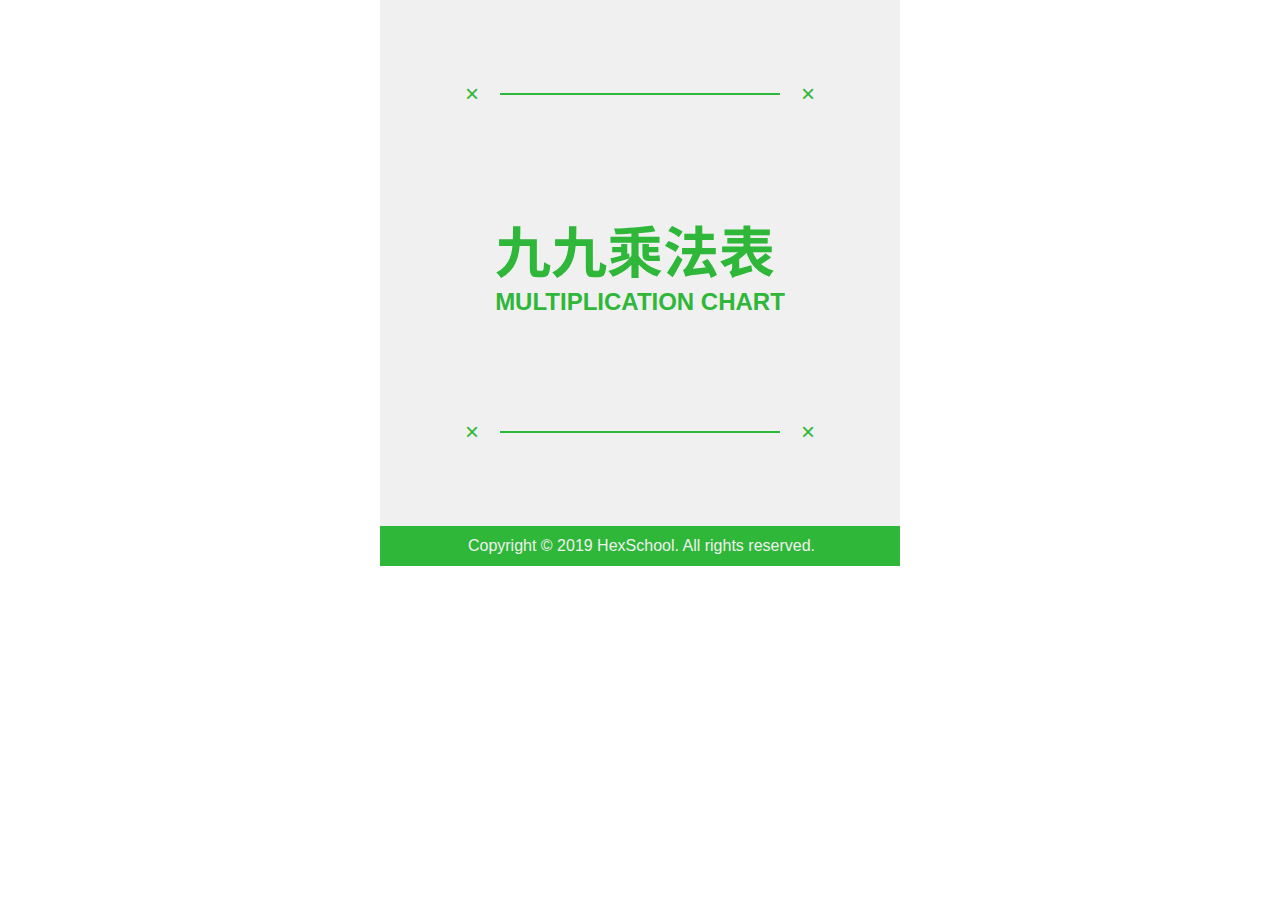
==== 01_MultiplicationChart/index.html @ 14ddb49d "Add title" ====
<!DOCTYPE html>
<html lang="en">

<head>
    <meta charset="UTF-8">
    <meta name="viewport" content="width=device-width, initial-scale=1.0">
    <meta http-equiv="X-UA-Compatible" content="ie=edge">
    <title>九九乘法表</title>
    <!-- font -->
    <link href="https://fonts.googleapis.com/css?family=Noto+Sans+TC&display=swap" rel="stylesheet">
    <!-- css -->
    <link rel="stylesheet" href="css/all.css">
</head>

<body>
    <div class="wrap">
        <main class="main">
            <div class="title">
                <div class="border">
                    <span class="cross">×</span>
                    <hr class="line">
                    <span class="cross">×</span>
                </div>
                <h1 class="chinese">九九乘法表<span class="english">MULTIPLICATION CHART</span></h1>
                
                <div class="border">
                    <span class="cross">×</span>
                    <hr class="line">
                    <span class="cross">×</span>
                </div>
            </div>
        </main>
        <footer class="footer">
            <span class="copyright">Copyright © 2019 HexSchool. All rights reserved.</span>
        </footer>
    </div>
    <!-- js -->
    <script src="js/all.js"></script>
</body>

</html>
---- 01_MultiplicationChart/css/all.css ----
/* http://meyerweb.com/eric/tools/css/reset/ 
   v2.0 | 20110126
   License: none (public domain)
*/

html, body, div, span, applet, object, iframe, h1, h2, h3, h4, h5, h6, p, blockquote, pre, a, abbr, acronym, address, big, cite, code, del, dfn, em, img, ins, kbd, q, s, samp, small, strike, strong, sub, sup, tt, var, b, u, i, center, dl, dt, dd, ol, ul, li, fieldset, form, label, legend, table, caption, tbody, tfoot, thead, tr, th, td, article, aside, canvas, details, embed, figure, figcaption, footer, header, hgroup, menu, nav, output, ruby, section, summary, time, mark, audio, video {
    margin: 0;
    padding: 0;
    border: 0;
    font-size: 100%;
    color: #2EB738;
    vertical-align: baseline;
    letter-spacing: 0px;
}

/* HTML5 display-role reset for older browsers */

article, aside, details, figcaption, figure, footer, header, hgroup, menu, nav, section {
    display: block;
}

body {
    line-height: 1;
}

ol, ul {
    list-style: none;
}

blockquote, q {
    quotes: none;
}

blockquote:before, blockquote:after, q:before, q:after {
    content: '';
    content: none;
}

table {
    border-collapse: collapse;
    border-spacing: 0;
}

* {
    box-sizing: border-box;
    font-family: Helvetica, sans-serif;
}

/* body */

body {
    display: flex;
    flex-direction: column;
    align-items: center;
}

/* main */

.main {
    max-width: 1280px;
    background-color: #F0F0F0;
    padding: 80px 85px;
}

.main .title {
    display: flex;
    flex-direction: column;
    align-items: center;
    justify-content: space-between;
    height: 366px;
    width: 350px;
}

.main .title .border {
    display: flex;
    justify-content: center;
    align-items: center;
    height: 28px;
}

.main .title .border .cross {
    font-size: 24px;
    line-height: 24px;
    padding: 0;
    margin: 0;
}

.main .title .border .line {
    width: 280px;
    border: #2EB738 1px solid;
    margin: 0px 21px;
    padding: 0;
}

.main .title .chinese {
    font-family: 'Noto Sans TC', sans-serif;
    font-size: 56px;
    line-height: 78px;
    display: flex;
    flex-direction: column;
}

.main .title .english {
    font-size: 24px;
    line-height: 28px;
}

/* footer */

.footer {
    max-width: 1280px;
    background-color: #2EB738;
    padding: 8px 85px;
    display: flex;
    justify-content: flex-end;
}

.footer .copyright {
    color: #F0F0F0;
    font-size: 16px;
    line-height: 24px;
}
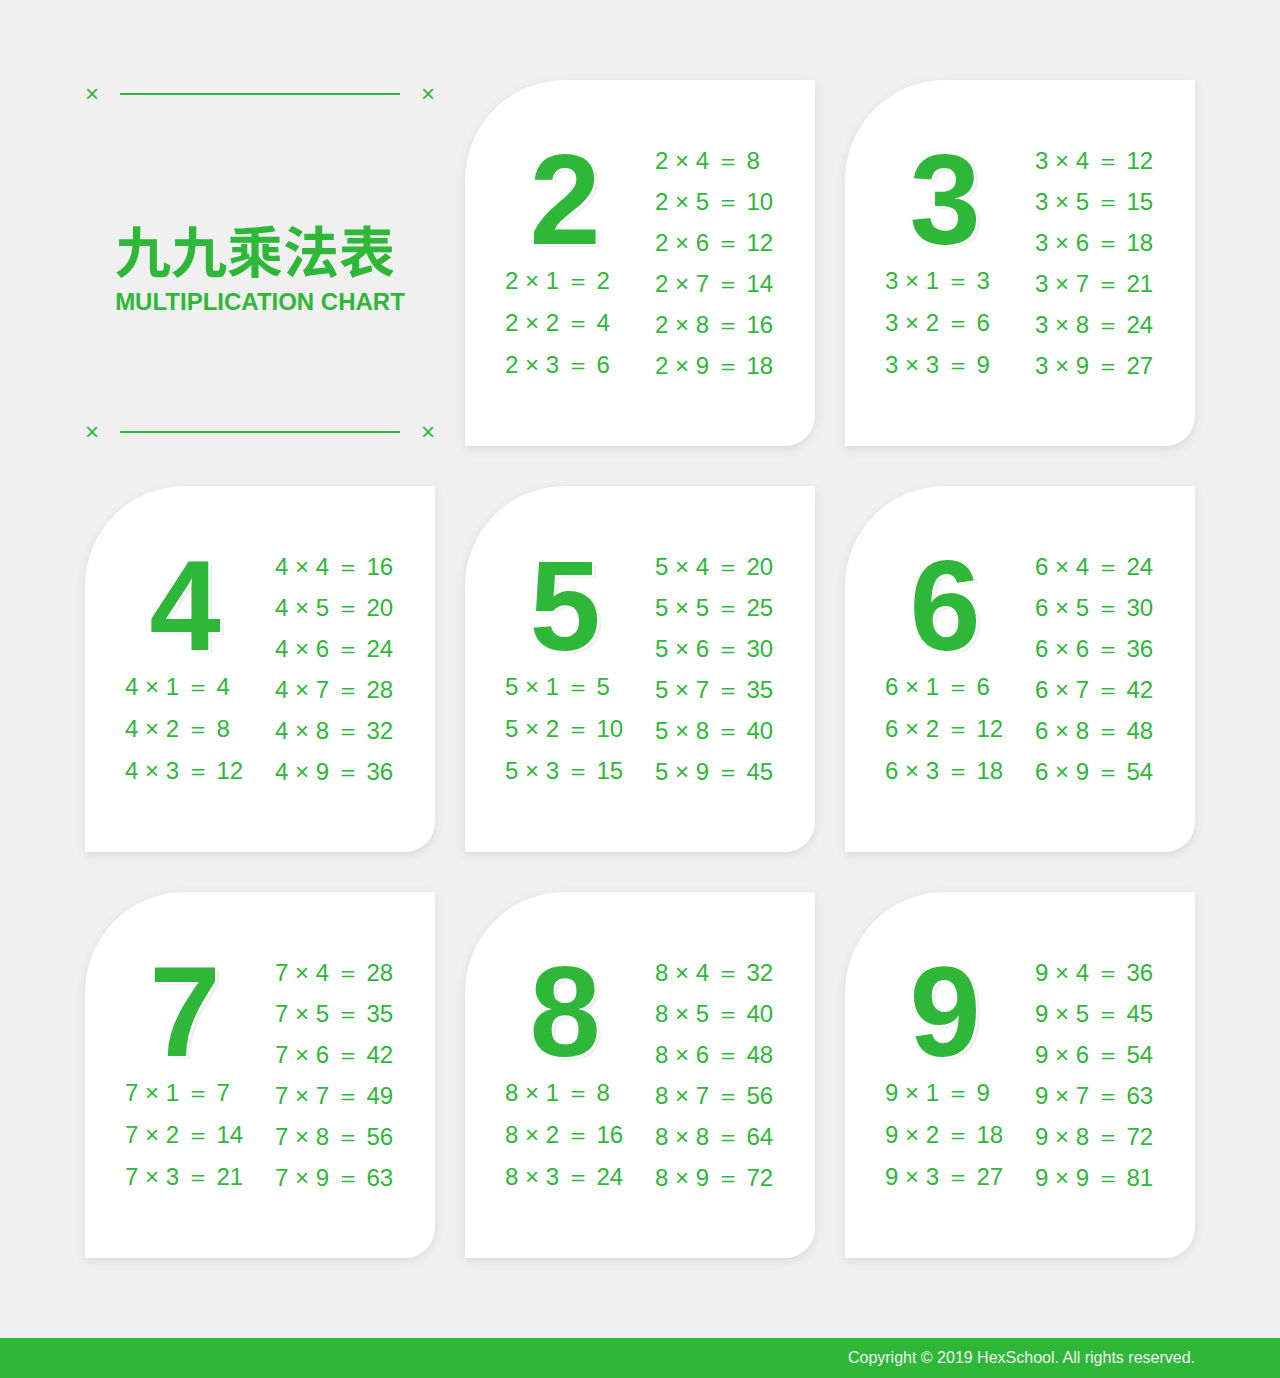
==== commit 88682eff: "Finish 01" ====
--- a/01_MultiplicationChart/index.html
+++ b/01_MultiplicationChart/index.html
@@ -1,10 +1,9 @@
 <!DOCTYPE html>
-<html lang="en">
+<html lang="zn-TW">
 
 <head>
     <meta charset="UTF-8">
     <meta name="viewport" content="width=device-width, initial-scale=1.0">
-    <meta http-equiv="X-UA-Compatible" content="ie=edge">
     <title>九九乘法表</title>
     <!-- font -->
     <link href="https://fonts.googleapis.com/css?family=Noto+Sans+TC&display=swap" rel="stylesheet">
@@ -13,27 +12,25 @@
 </head>
 
 <body>
-    <div class="wrap">
-        <main class="main">
-            <div class="title">
-                <div class="border">
-                    <span class="cross">×</span>
-                    <hr class="line">
-                    <span class="cross">×</span>
-                </div>
-                <h1 class="chinese">九九乘法表<span class="english">MULTIPLICATION CHART</span></h1>
-                
-                <div class="border">
-                    <span class="cross">×</span>
-                    <hr class="line">
-                    <span class="cross">×</span>
-                </div>
+    <main class="main">
+        <div class="title">
+            <div class="border">
+                <span class="cross">×</span>
+                <hr class="line">
+                <span class="cross">×</span>
             </div>
-        </main>
-        <footer class="footer">
-            <span class="copyright">Copyright © 2019 HexSchool. All rights reserved.</span>
-        </footer>
-    </div>
+            <h1 class="chinese">九九乘法表<span class="english">MULTIPLICATION CHART</span></h1>
+
+            <div class="border">
+                <span class="cross">×</span>
+                <hr class="line">
+                <span class="cross">×</span>
+            </div>
+        </div>
+    </main>
+    <footer class="footer">
+        <span class="copyright">Copyright © 2019 HexSchool. All rights reserved.</span>
+    </footer>
     <!-- js -->
     <script src="js/all.js"></script>
 </body>
--- a/01_MultiplicationChart/css/all.css
+++ b/01_MultiplicationChart/css/all.css
@@ -57,9 +57,14 @@
 /* main */
 
 .main {
+    width: 100%;
     max-width: 1280px;
+    min-width: 375px;
     background-color: #F0F0F0;
-    padding: 80px 85px;
+    padding: 60px 70px;
+    display: flex;
+    flex-wrap: wrap;
+    justify-content: center;
 }
 
 .main .title {
@@ -69,6 +74,7 @@
     justify-content: space-between;
     height: 366px;
     width: 350px;
+    margin: 20px 15px;
 }
 
 .main .title .border {
@@ -105,10 +111,50 @@
     line-height: 28px;
 }
 
+.main .card {
+    width: 350px;
+    height: 366px;
+    border-radius: 100px 0 30px 0;
+    background-color: #fff;
+    box-shadow: #D8D8D8 0 3px 10px;
+    margin: 20px 15px;
+    padding: 60px 40px;
+    display: flex;
+    align-content: space-between;
+    justify-content: space-between;
+    flex-direction: column;
+    flex-wrap: wrap;
+}
+
+.main .card .number {
+    width: 120px;
+    height: 119px;
+    font-weight: bold;
+    font-size: 128px;
+    line-height: 128px;
+    text-shadow: 1.5px 1.5px #FFF,4px 3px #F0F0F0;
+    display: flex;
+    justify-content: center;
+    align-items: center;
+}
+
+.main .card .formula {
+    width: 120px;
+    height: 33px;
+    display: flex;
+    justify-content: flex-start;
+    align-items: center;
+    font-size: 24px;
+    line-height: 24px;
+    margin: 4px 0px;
+}
+
 /* footer */
 
 .footer {
     max-width: 1280px;
+    min-width: 375px;
+    width: 100%;
     background-color: #2EB738;
     padding: 8px 85px;
     display: flex;
@@ -119,4 +165,36 @@
     color: #F0F0F0;
     font-size: 16px;
     line-height: 24px;
+}
+
+/* rwd */
+
+@media only screen and (max-width: 1279px) {
+    .main, .footer {
+        max-width: 915px;
+    }
+}
+
+@media only screen and (max-width: 914px) {
+    .main, .footer {
+        max-width: 535px;
+    }
+    .footer {
+        justify-content: center;
+    }
+}
+
+@media only screen and (max-width: 534px) {
+    .main, .footer {
+        max-width: auto;
+        padding: 8px 0px;
+    }
+    .main .card {
+        margin: 20px 0px;
+        padding: 60px 20px;
+        width: 346px;
+    }
+    .footer .copyright {
+        font-size: 12px;
+    }
 }